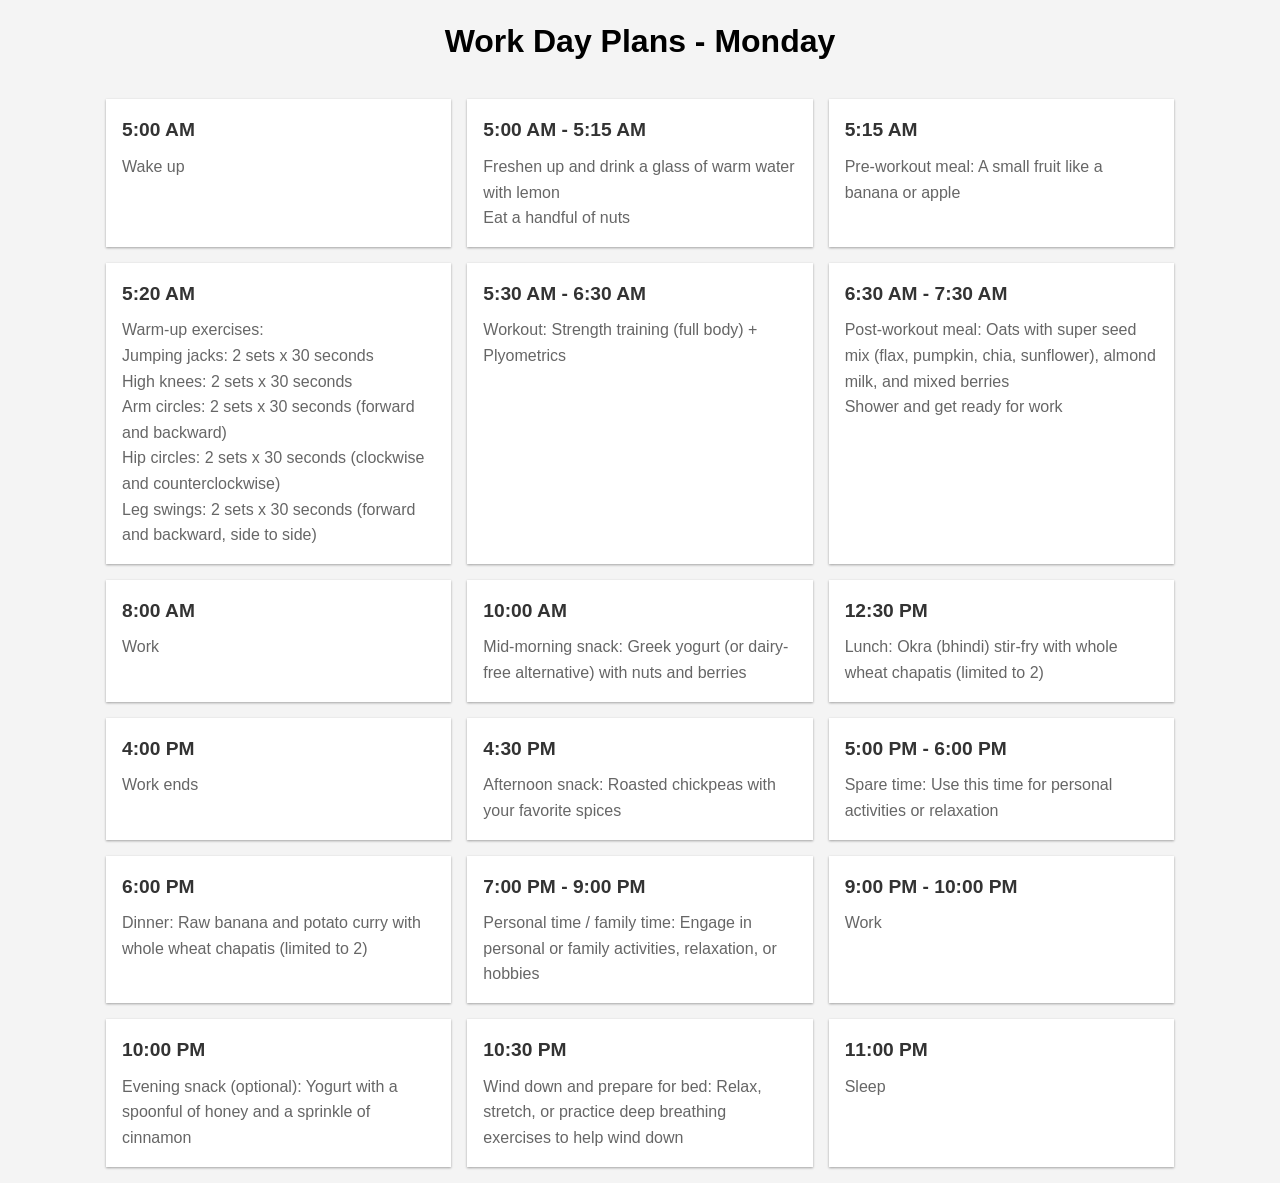
==== index.html @ 7ababbc7 "rename to index causing issue with display" ====
<!DOCTYPE html>
<html lang="en">
<head>
    <meta charset="UTF-8">
    <meta name="viewport" content="width=device-width, initial-scale=1.0">
    <link rel="stylesheet" href="style.css">
    <title>Work Day Plans</title>
</head>
<body>
    <div class="container">
        <h1>Work Day Plans - Monday</h1>
        <div class="schedule">
            <div class="item">
                <div class="time">5:00 AM</div>
                <div class="activity">Wake up</div>
            </div>
            <div class="item">
                <div class="time">5:00 AM - 5:15 AM</div>
                <div class="activity">
                    Freshen up and drink a glass of warm water with lemon<br>
                    Eat a handful of nuts
                </div>
            </div>
            <div class="item">
                <div class="time">5:15 AM</div>
                <div class="activity">Pre-workout meal: A small fruit like a banana or apple</div>
            </div>
            <div class="item">
                <div class="time">5:20 AM</div>
                <div class="activity">
                    Warm-up exercises:<br>
                    Jumping jacks: 2 sets x 30 seconds<br>
                    High knees: 2 sets x 30 seconds<br>
                    Arm circles: 2 sets x 30 seconds (forward and backward)<br>
                    Hip circles: 2 sets x 30 seconds (clockwise and counterclockwise)<br>
                    Leg swings: 2 sets x 30 seconds (forward and backward, side to side)
                </div>
            </div>
            <div class="item">
                <div class="time">5:30 AM - 6:30 AM</div>
                <div class="activity">Workout: Strength training (full body) + Plyometrics</div>
            </div>
            <div class="item">
                <div class="time">6:30 AM - 7:30 AM</div>
                <div class="activity">
                    Post-workout meal: Oats with super seed mix (flax, pumpkin, chia, sunflower), almond milk, and mixed berries<br>
                    Shower and get ready for work
                </div>
            </div>
            <div class="item">
                <div class="time">8:00 AM</div>
                <div class="activity">Work</div>
            </div>
            <div class="item">
                <div class="time">10:00 AM</div>
                <div class="activity">Mid-morning snack: Greek yogurt (or dairy-free alternative) with nuts and berries</div>
            </div>
            <div class="item">
                <div class="time">12:30 PM</div>
                <div class="activity">Lunch: Okra (bhindi) stir-fry with whole wheat chapatis (limited to 2)</div>
            </div>
            <div class="item">
                <div class="time">4:00 PM</div>
                <div class="activity">Work ends</div>
            </div>
            <div class="item">
                <div class="time">4:30 PM</div>
                <div class="activity">Afternoon snack: Roasted chickpeas with your favorite spices</div>
            </div>
            <div class="item">
                <div class="time">5:00 PM - 6:00 PM</div>
                <div class="activity">Spare time: Use this time for personal activities or relaxation</div>
            </div>
            <div class="item">
                <div class="time">6:00 PM</div>
                <div class="activity">Dinner: Raw banana and potato curry with whole wheat chapatis (limited to 2)</div>
            </div>
            <div class="item">
                <div class="time">7:00 PM - 9:00 PM</div>
                <div class="activity">Personal time / family time: Engage in personal or family activities, relaxation, or hobbies</div>
            </div>
            <div class="item">
                <div class="time">9:00 PM - 10:00 PM</div>
                <div class="activity">Work</div>
            </div>
            <div class="item">
                <div class="time">10:00 PM</div>
                <div class="activity">Evening snack (optional): Yogurt with a spoonful of honey and a sprinkle of cinnamon</div>
            </div>
            <div class="item">
                <div class="time">10:30 PM</div>
                <div class="activity">Wind down and prepare for bed: Relax, stretch, or practice deep breathing exercises to help wind down</div>
            </div>
            <div class="item">
                <div class="time">11:00 PM</div>
                <div class="activity">Sleep</div>
            </div>
        </div>
    </div>
</body>
</html>
---- style.css ----
* {
    box-sizing: border-box;
    margin: 0;
    padding: 0;
}

body {
    font-family: Arial, sans-serif;
    line-height: 1.6;
    background-color: #f4f4f4;
}

.container {
    max-width: 1100px;
    margin: 0 auto;
    padding: 1rem;
}

h1 {
    text-align: center;
    margin-bottom: 2rem;
}

.schedule {
    display: grid;
    grid-template-columns: repeat(auto-fit, minmax(300px, 1fr));
    grid-gap: 1rem;
}

.item {
    background-color: #fff;
    padding: 1rem;
    box-shadow: 0 1px 3px rgba(0, 0, 0, 0.12), 0 1px 2px rgba(0, 0, 0, 0.24);
    transition: all 0.3s cubic-bezier(.25, .8, .25, 1);
}

.item:hover {
    box-shadow: 0 14px 28px rgba(0, 0, 0, 0.25), 0 10px 10px rgba(0, 0, 0, 0.22);
}

.time {
    font-weight: bold;
    font-size: 1.2rem;
    color: #333;
    margin-bottom: 0.5rem;
}

.activity {
    font-size: 1rem;
    color: #666;
}
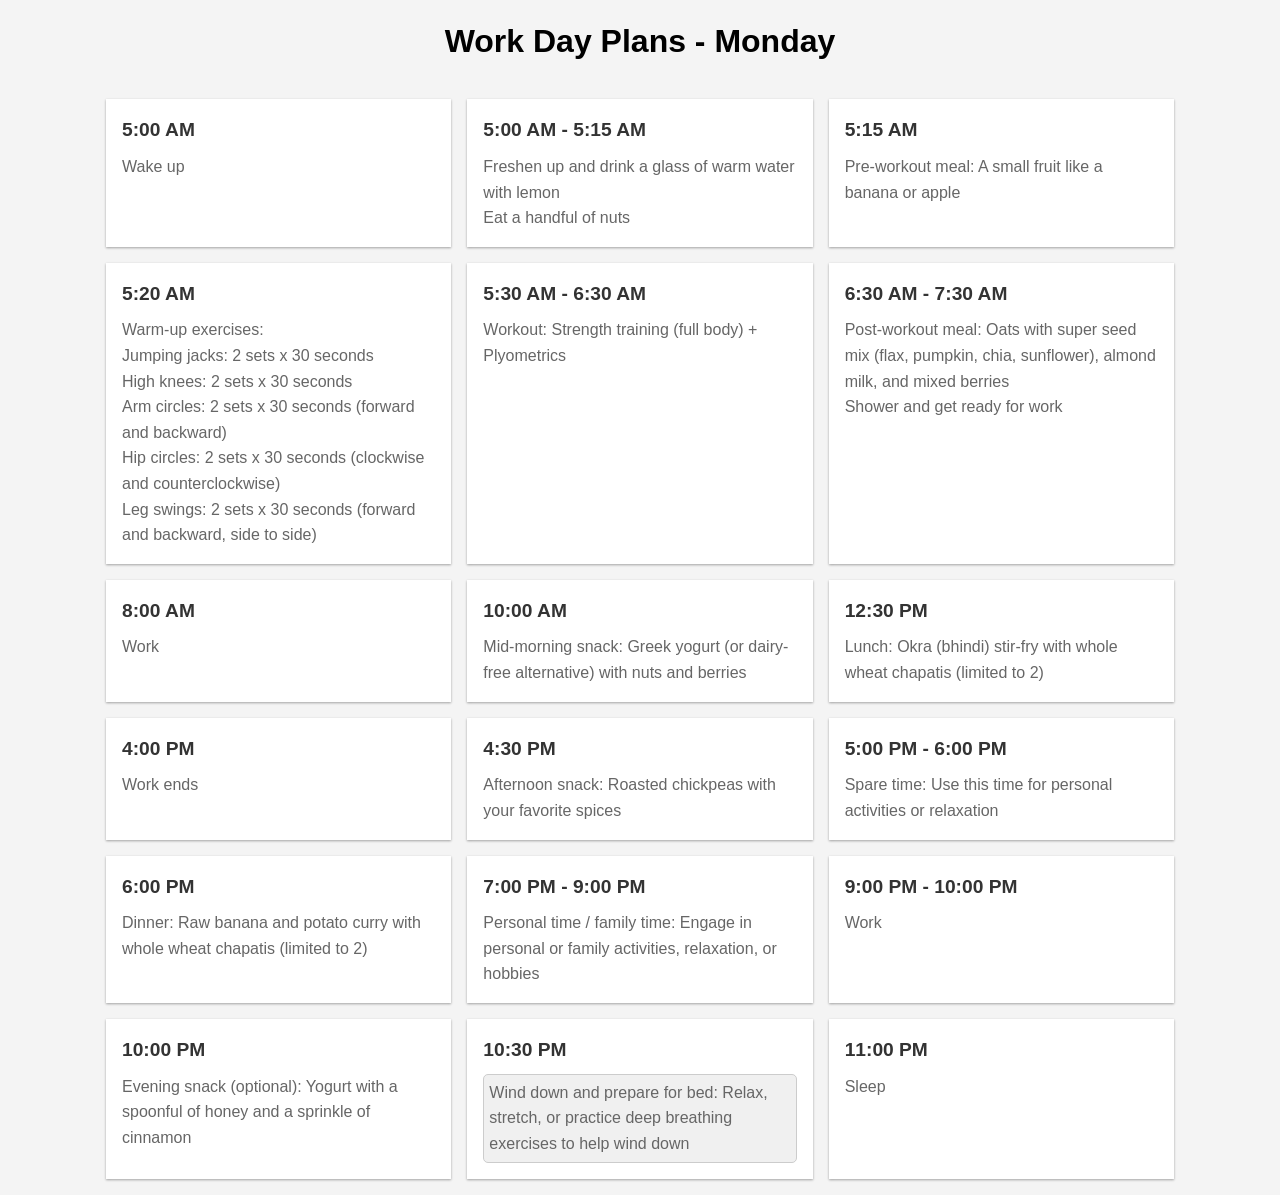
==== commit b4cfaca4: "add cache-busting query parameters to script and style sheet" ====
--- a/index.html
+++ b/index.html
@@ -3,30 +3,31 @@
 <head>
     <meta charset="UTF-8">
     <meta name="viewport" content="width=device-width, initial-scale=1.0">
-    <link rel="stylesheet" href="style.css">
+    <link rel="stylesheet" href="style.css?v=1"">
     <title>Work Day Plans</title>
 </head>
 <body>
+    <script src="script.js?v=1""></script>
     <div class="container">
         <h1>Work Day Plans - Monday</h1>
         <div class="schedule">
             <div class="item">
-                <div class="time">5:00 AM</div>
+                <div class="time" id="time-0500">5:00 AM</div>
                 <div class="activity">Wake up</div>
             </div>
             <div class="item">
-                <div class="time">5:00 AM - 5:15 AM</div>
+                <div class="time" id="time-0500-0515">5:00 AM - 5:15 AM</div>
                 <div class="activity">
                     Freshen up and drink a glass of warm water with lemon<br>
                     Eat a handful of nuts
                 </div>
             </div>
             <div class="item">
-                <div class="time">5:15 AM</div>
+                <div class="time" id="time-0515">5:15 AM</div>
                 <div class="activity">Pre-workout meal: A small fruit like a banana or apple</div>
             </div>
             <div class="item">
-                <div class="time">5:20 AM</div>
+                <div class="time" id="time-0520">5:20 AM</div>
                 <div class="activity">
                     Warm-up exercises:<br>
                     Jumping jacks: 2 sets x 30 seconds<br>
@@ -37,62 +38,62 @@
                 </div>
             </div>
             <div class="item">
-                <div class="time">5:30 AM - 6:30 AM</div>
+                <div class="time" id="time-0530-0630">5:30 AM - 6:30 AM</div>
                 <div class="activity">Workout: Strength training (full body) + Plyometrics</div>
             </div>
             <div class="item">
-                <div class="time">6:30 AM - 7:30 AM</div>
+                <div class="time" id="time-0630-0730">6:30 AM - 7:30 AM</div>
                 <div class="activity">
                     Post-workout meal: Oats with super seed mix (flax, pumpkin, chia, sunflower), almond milk, and mixed berries<br>
                     Shower and get ready for work
                 </div>
             </div>
             <div class="item">
-                <div class="time">8:00 AM</div>
+                <div class="time" id="time-0800">8:00 AM</div>
                 <div class="activity">Work</div>
             </div>
             <div class="item">
-                <div class="time">10:00 AM</div>
+                <div class="time" id="time-1000">10:00 AM</div>
                 <div class="activity">Mid-morning snack: Greek yogurt (or dairy-free alternative) with nuts and berries</div>
             </div>
             <div class="item">
-                <div class="time">12:30 PM</div>
+                <div class="time" id="time-1230">12:30 PM</div>
                 <div class="activity">Lunch: Okra (bhindi) stir-fry with whole wheat chapatis (limited to 2)</div>
             </div>
             <div class="item">
-                <div class="time">4:00 PM</div>
+                <div class="time" id="time-1600">4:00 PM</div>
                 <div class="activity">Work ends</div>
             </div>
             <div class="item">
-                <div class="time">4:30 PM</div>
+                <div class="time" id="time-1630">4:30 PM</div>
                 <div class="activity">Afternoon snack: Roasted chickpeas with your favorite spices</div>
             </div>
             <div class="item">
-                <div class="time">5:00 PM - 6:00 PM</div>
+                <div class="time" id="time-1700-1800">5:00 PM - 6:00 PM</div>
                 <div class="activity">Spare time: Use this time for personal activities or relaxation</div>
             </div>
             <div class="item">
-                <div class="time">6:00 PM</div>
+                <div class="time" id="time-1800">6:00 PM</div>
                 <div class="activity">Dinner: Raw banana and potato curry with whole wheat chapatis (limited to 2)</div>
             </div>
             <div class="item">
-                <div class="time">7:00 PM - 9:00 PM</div>
+                <div class="time" id="time-1900-2100">7:00 PM - 9:00 PM</div>
                 <div class="activity">Personal time / family time: Engage in personal or family activities, relaxation, or hobbies</div>
             </div>
             <div class="item">
-                <div class="time">9:00 PM - 10:00 PM</div>
+                <div class="time" id="time-2100-2200">9:00 PM - 10:00 PM</div>
                 <div class="activity">Work</div>
             </div>
             <div class="item">
-                <div class="time">10:00 PM</div>
+                <div class="time" id="time-2200">10:00 PM</div>
                 <div class="activity">Evening snack (optional): Yogurt with a spoonful of honey and a sprinkle of cinnamon</div>
             </div>
             <div class="item">
-                <div class="time">10:30 PM</div>
+                <div class="time" id="time-2230">10:30 PM</div>
                 <div class="activity">Wind down and prepare for bed: Relax, stretch, or practice deep breathing exercises to help wind down</div>
             </div>
             <div class="item">
-                <div class="time">11:00 PM</div>
+                <div class="time" id="time-2300">11:00 PM</div>
                 <div class="activity">Sleep</div>
             </div>
         </div>
--- a/style.css
+++ b/style.css
@@ -49,3 +49,10 @@
     font-size: 1rem;
     color: #666;
 }
+
+.highlight .activity {
+    background-color: #f0f0f0;
+    border: 1px solid #ccc;
+    border-radius: 5px;
+    padding: 5px;
+}
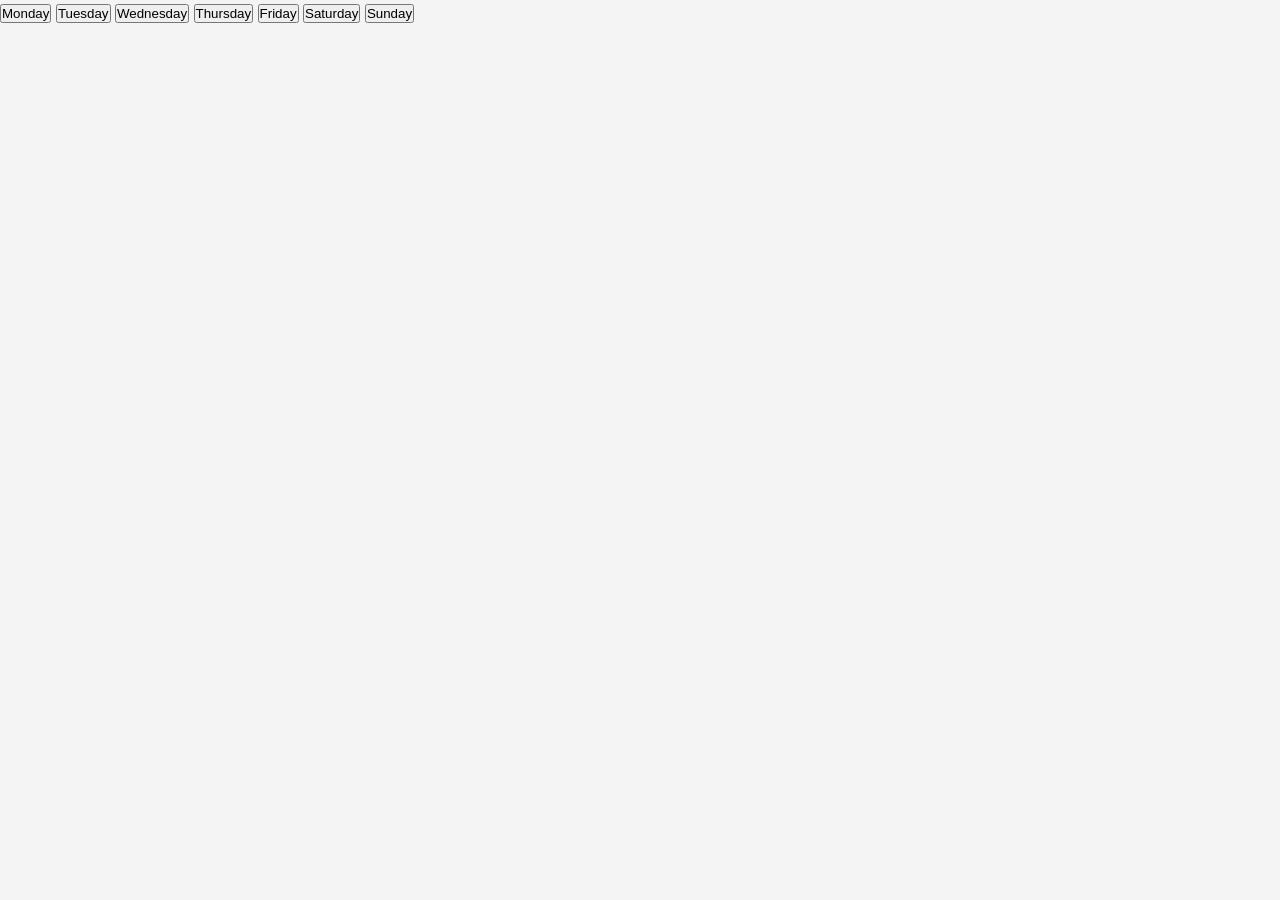
==== commit 5b96c24a: "extend design to add days of week" ====
--- a/index.html
+++ b/index.html
@@ -3,13 +3,24 @@
 <head>
     <meta charset="UTF-8">
     <meta name="viewport" content="width=device-width, initial-scale=1.0">
-    <link rel="stylesheet" href="style.css?v=1"">
+    <link rel="stylesheet" href="style.css?v=2"">
     <title>Work Day Plans</title>
 </head>
 <body>
-    <script src="script.js?v=1""></script>
-    <div class="container">
-        <h1>Work Day Plans - Monday</h1>
+    <div class="day-switcher">
+        <button data-day="monday">Monday</button>
+        <button data-day="tuesday">Tuesday</button>
+        <button data-day="wednesday">Wednesday</button>
+        <button data-day="thursday">Thursday</button>
+        <button data-day="friday">Friday</button>
+        <button data-day="saturday">Saturday</button>
+        <button data-day="sunday">Sunday</button>
+    </div>
+
+    <!-- Add the schedules for each day -->
+    <div class="schedule-container" id="monday">
+        <h2>Monday Schedule</h2>
+        <!-- Add Monday's schedule here -->
         <div class="schedule">
             <div class="item">
                 <div class="time" id="time-0500">5:00 AM</div>
@@ -98,5 +109,16 @@
             </div>
         </div>
     </div>
+    <div class="schedule-container" id="tuesday">
+        <h2>Tuesday Schedule</h2>
+        <!-- Add Tuesday's schedule here -->
+    </div>
+      
+    <!-- <div class="container">
+        <h1>Work Day Plans - Monday</h1>
+        
+    </div> -->
+    <script src="script.js?v=2""></script>
+
 </body>
 </html>
--- a/style.css
+++ b/style.css
@@ -56,3 +56,8 @@
     border-radius: 5px;
     padding: 5px;
 }
+
+.schedule-container {
+    display: none;
+  }
+  
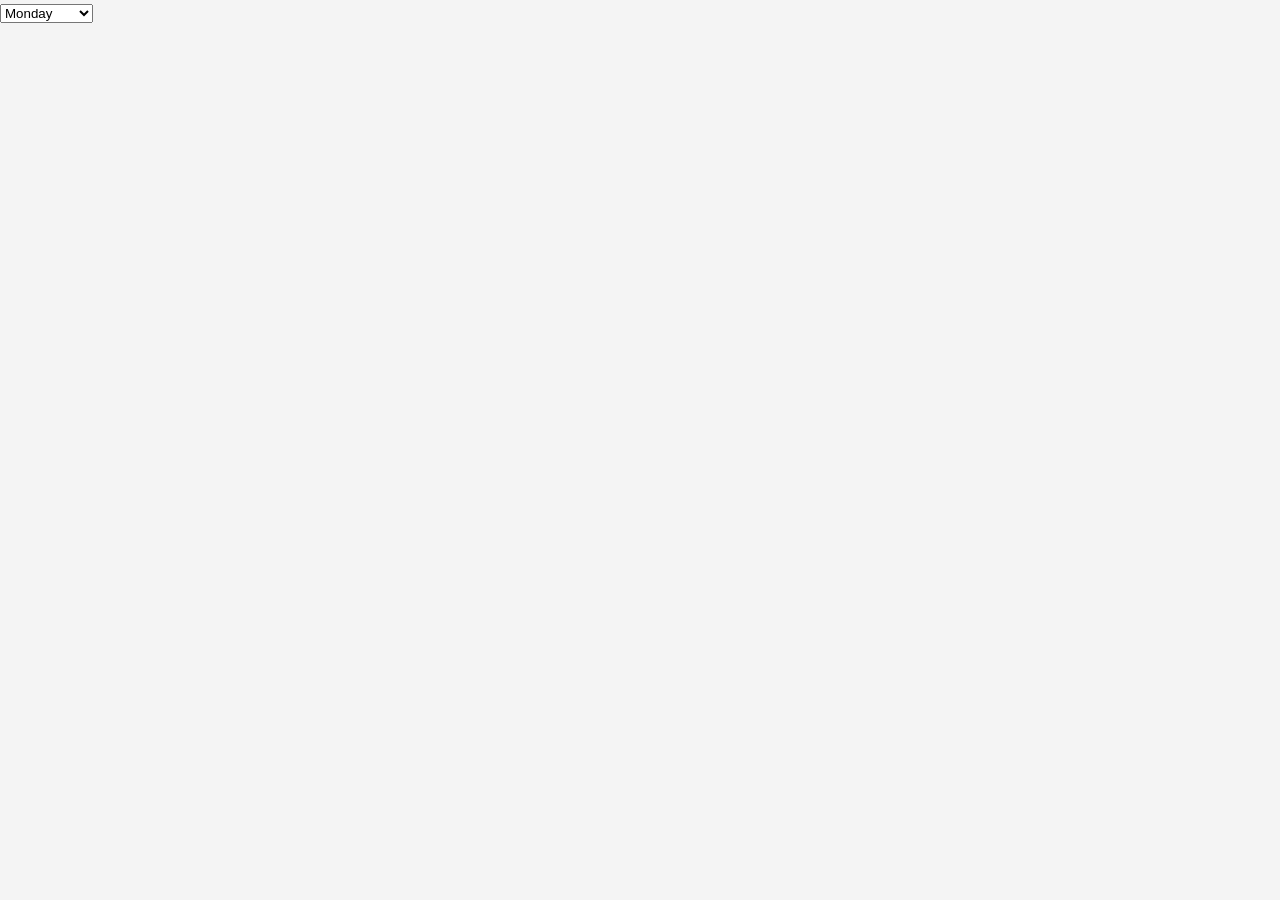
==== commit 86b4d959: "extend design to add days of week" ====
--- a/index.html
+++ b/index.html
@@ -8,14 +8,17 @@
 </head>
 <body>
     <div class="day-switcher">
-        <button data-day="monday">Monday</button>
-        <button data-day="tuesday">Tuesday</button>
-        <button data-day="wednesday">Wednesday</button>
-        <button data-day="thursday">Thursday</button>
-        <button data-day="friday">Friday</button>
-        <button data-day="saturday">Saturday</button>
-        <button data-day="sunday">Sunday</button>
-    </div>
+        <select id="day-dropdown">
+          <option value="monday">Monday</option>
+          <option value="tuesday">Tuesday</option>
+          <option value="wednesday">Wednesday</option>
+          <option value="thursday">Thursday</option>
+          <option value="friday">Friday</option>
+          <option value="saturday">Saturday</option>
+          <option value="sunday">Sunday</option>
+        </select>
+      </div>
+      
 
     <!-- Add the schedules for each day -->
     <div class="schedule-container" id="monday">
@@ -118,7 +121,7 @@
         <h1>Work Day Plans - Monday</h1>
         
     </div> -->
-    <script src="script.js?v=2""></script>
+    <script src="script.js?v=3""></script>
 
 </body>
 </html>
